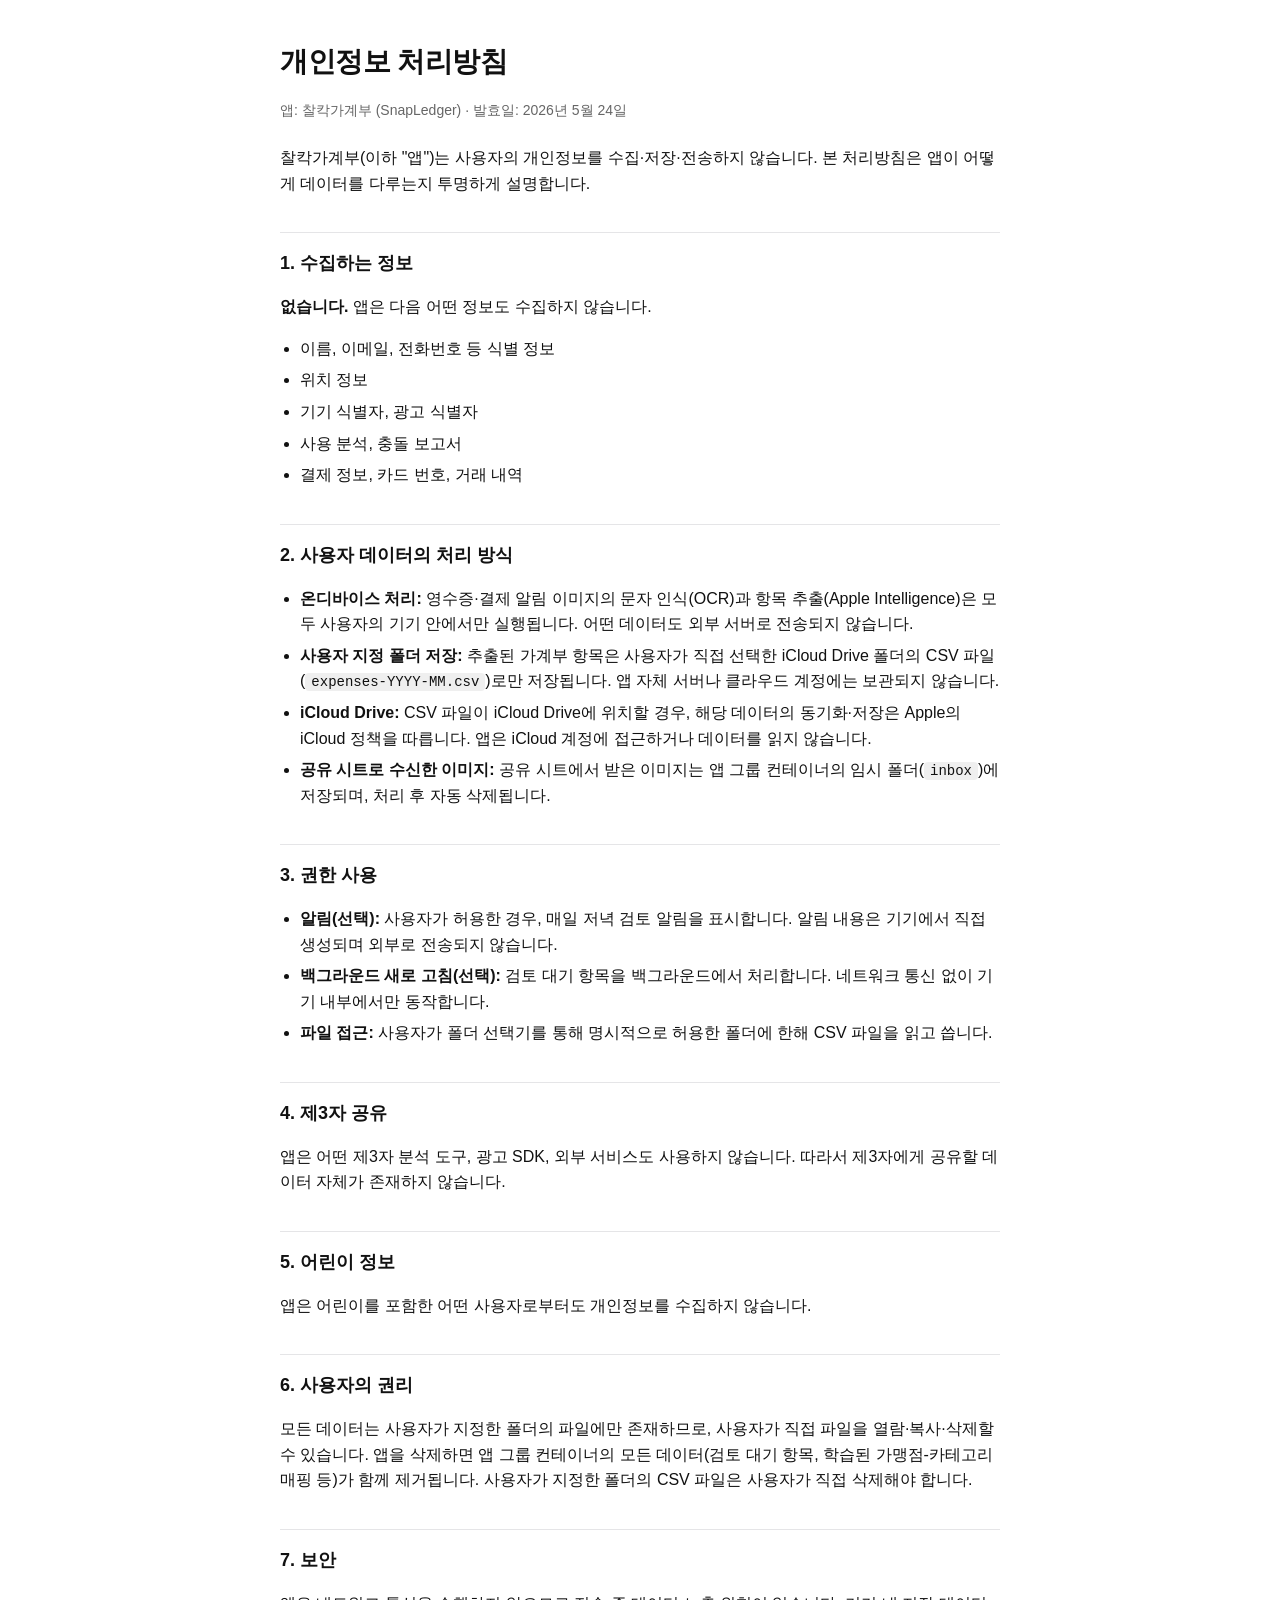
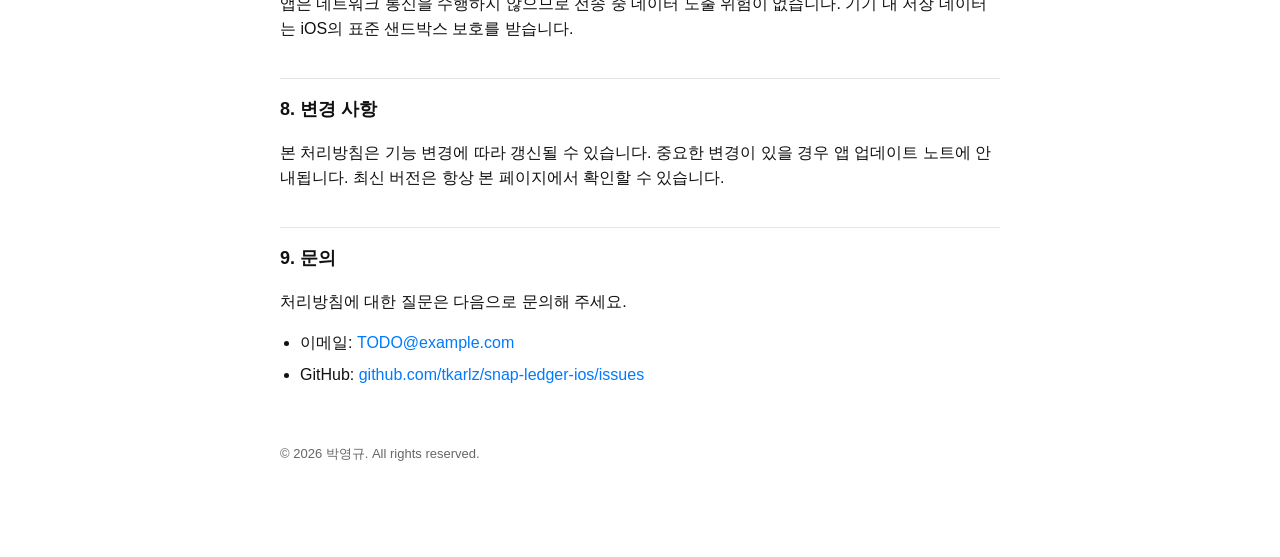
==== docs/privacy-policy.html @ 979a5b55 "chore: App Store 제출 자산 추가 (Privacy Manifest + 지원/정책 페이지) - SnapLedger/, SnapLedgerShareExtension/에 P" ====
<!DOCTYPE html>
<html lang="ko">
<head>
<meta charset="UTF-8">
<meta name="viewport" content="width=device-width, initial-scale=1.0">
<title>찰칵가계부 개인정보 처리방침</title>
<style>
  :root {
    color-scheme: light dark;
    --fg: #111;
    --bg: #fff;
    --muted: #666;
    --rule: #e5e5e7;
    --accent: #007aff;
  }
  @media (prefers-color-scheme: dark) {
    :root { --fg: #f2f2f7; --bg: #1c1c1e; --muted: #98989f; --rule: #38383a; --accent: #0a84ff; }
  }
  html, body { margin: 0; padding: 0; background: var(--bg); color: var(--fg); }
  body {
    font: 16px/1.6 -apple-system, BlinkMacSystemFont, "Apple SD Gothic Neo",
          "Noto Sans KR", "Helvetica Neue", Arial, sans-serif;
    max-width: 720px;
    margin: 0 auto;
    padding: 40px 24px 80px;
  }
  h1 { font-size: 28px; margin: 0 0 8px; letter-spacing: -0.5px; }
  h2 { font-size: 18px; margin-top: 36px; padding-top: 16px; border-top: 1px solid var(--rule); }
  p, li { color: var(--fg); }
  .meta { color: var(--muted); font-size: 14px; margin-bottom: 24px; }
  ul { padding-left: 20px; }
  li { margin: 6px 0; }
  a { color: var(--accent); text-decoration: none; }
  a:hover { text-decoration: underline; }
  code { background: rgba(127,127,127,0.12); padding: 1px 6px; border-radius: 4px; font-size: 14px; }
  .footer { margin-top: 56px; font-size: 13px; color: var(--muted); }
</style>
</head>
<body>

<h1>개인정보 처리방침</h1>
<p class="meta">앱: 찰칵가계부 (SnapLedger) · 발효일: 2026년 5월 24일</p>

<p>찰칵가계부(이하 "앱")는 사용자의 개인정보를 수집·저장·전송하지 않습니다. 본 처리방침은 앱이 어떻게 데이터를 다루는지 투명하게 설명합니다.</p>

<h2>1. 수집하는 정보</h2>
<p><strong>없습니다.</strong> 앱은 다음 어떤 정보도 수집하지 않습니다.</p>
<ul>
  <li>이름, 이메일, 전화번호 등 식별 정보</li>
  <li>위치 정보</li>
  <li>기기 식별자, 광고 식별자</li>
  <li>사용 분석, 충돌 보고서</li>
  <li>결제 정보, 카드 번호, 거래 내역</li>
</ul>

<h2>2. 사용자 데이터의 처리 방식</h2>
<ul>
  <li><strong>온디바이스 처리:</strong> 영수증·결제 알림 이미지의 문자 인식(OCR)과 항목 추출(Apple Intelligence)은 모두 사용자의 기기 안에서만 실행됩니다. 어떤 데이터도 외부 서버로 전송되지 않습니다.</li>
  <li><strong>사용자 지정 폴더 저장:</strong> 추출된 가계부 항목은 사용자가 직접 선택한 iCloud Drive 폴더의 CSV 파일(<code>expenses-YYYY-MM.csv</code>)로만 저장됩니다. 앱 자체 서버나 클라우드 계정에는 보관되지 않습니다.</li>
  <li><strong>iCloud Drive:</strong> CSV 파일이 iCloud Drive에 위치할 경우, 해당 데이터의 동기화·저장은 Apple의 iCloud 정책을 따릅니다. 앱은 iCloud 계정에 접근하거나 데이터를 읽지 않습니다.</li>
  <li><strong>공유 시트로 수신한 이미지:</strong> 공유 시트에서 받은 이미지는 앱 그룹 컨테이너의 임시 폴더(<code>inbox</code>)에 저장되며, 처리 후 자동 삭제됩니다.</li>
</ul>

<h2>3. 권한 사용</h2>
<ul>
  <li><strong>알림(선택):</strong> 사용자가 허용한 경우, 매일 저녁 검토 알림을 표시합니다. 알림 내용은 기기에서 직접 생성되며 외부로 전송되지 않습니다.</li>
  <li><strong>백그라운드 새로 고침(선택):</strong> 검토 대기 항목을 백그라운드에서 처리합니다. 네트워크 통신 없이 기기 내부에서만 동작합니다.</li>
  <li><strong>파일 접근:</strong> 사용자가 폴더 선택기를 통해 명시적으로 허용한 폴더에 한해 CSV 파일을 읽고 씁니다.</li>
</ul>

<h2>4. 제3자 공유</h2>
<p>앱은 어떤 제3자 분석 도구, 광고 SDK, 외부 서비스도 사용하지 않습니다. 따라서 제3자에게 공유할 데이터 자체가 존재하지 않습니다.</p>

<h2>5. 어린이 정보</h2>
<p>앱은 어린이를 포함한 어떤 사용자로부터도 개인정보를 수집하지 않습니다.</p>

<h2>6. 사용자의 권리</h2>
<p>모든 데이터는 사용자가 지정한 폴더의 파일에만 존재하므로, 사용자가 직접 파일을 열람·복사·삭제할 수 있습니다. 앱을 삭제하면 앱 그룹 컨테이너의 모든 데이터(검토 대기 항목, 학습된 가맹점-카테고리 매핑 등)가 함께 제거됩니다. 사용자가 지정한 폴더의 CSV 파일은 사용자가 직접 삭제해야 합니다.</p>

<h2>7. 보안</h2>
<p>앱은 네트워크 통신을 수행하지 않으므로 전송 중 데이터 노출 위험이 없습니다. 기기 내 저장 데이터는 iOS의 표준 샌드박스 보호를 받습니다.</p>

<h2>8. 변경 사항</h2>
<p>본 처리방침은 기능 변경에 따라 갱신될 수 있습니다. 중요한 변경이 있을 경우 앱 업데이트 노트에 안내됩니다. 최신 버전은 항상 본 페이지에서 확인할 수 있습니다.</p>

<h2>9. 문의</h2>
<p>처리방침에 대한 질문은 다음으로 문의해 주세요.</p>
<ul>
  <li>이메일: <a href="mailto:TODO@example.com">TODO@example.com</a></li>
  <li>GitHub: <a href="https://github.com/tkarlz/snap-ledger-ios/issues">github.com/tkarlz/snap-ledger-ios/issues</a></li>
</ul>

<p class="footer">© 2026 박영규. All rights reserved.</p>

</body>
</html>
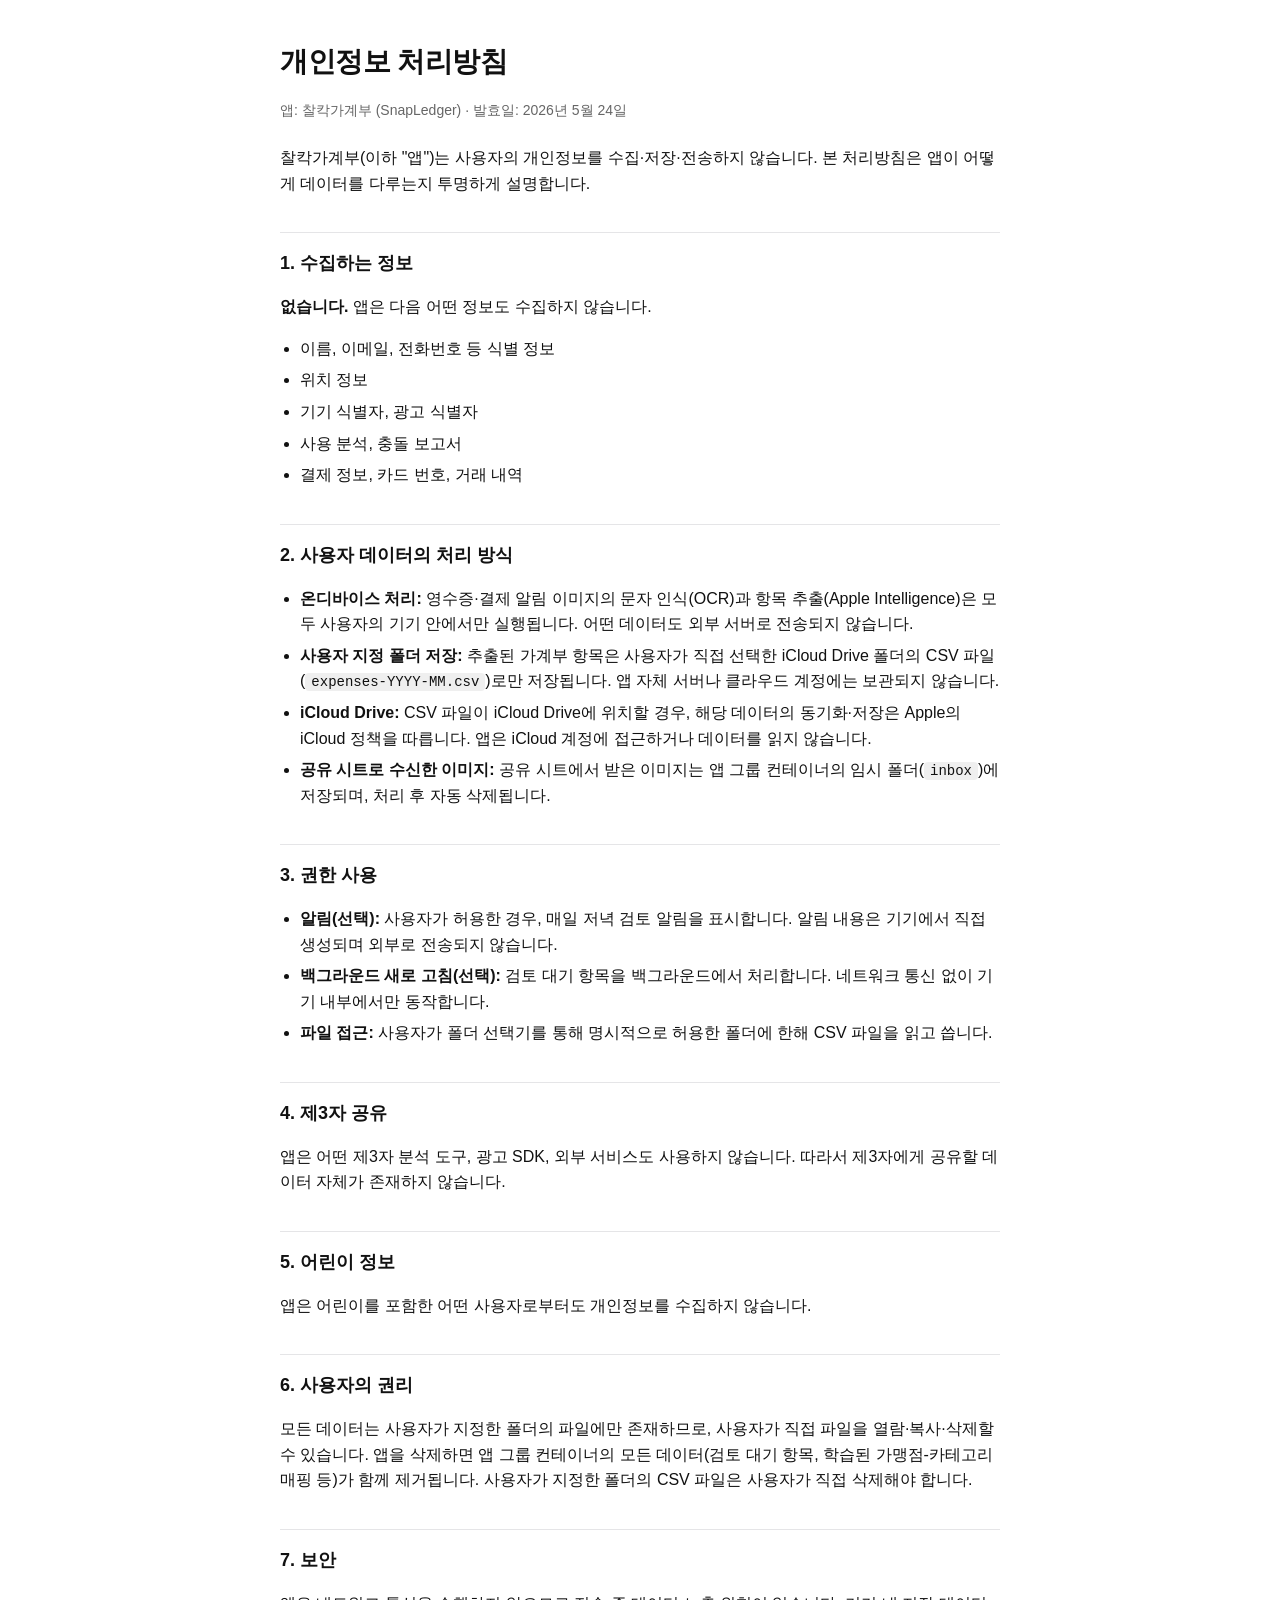
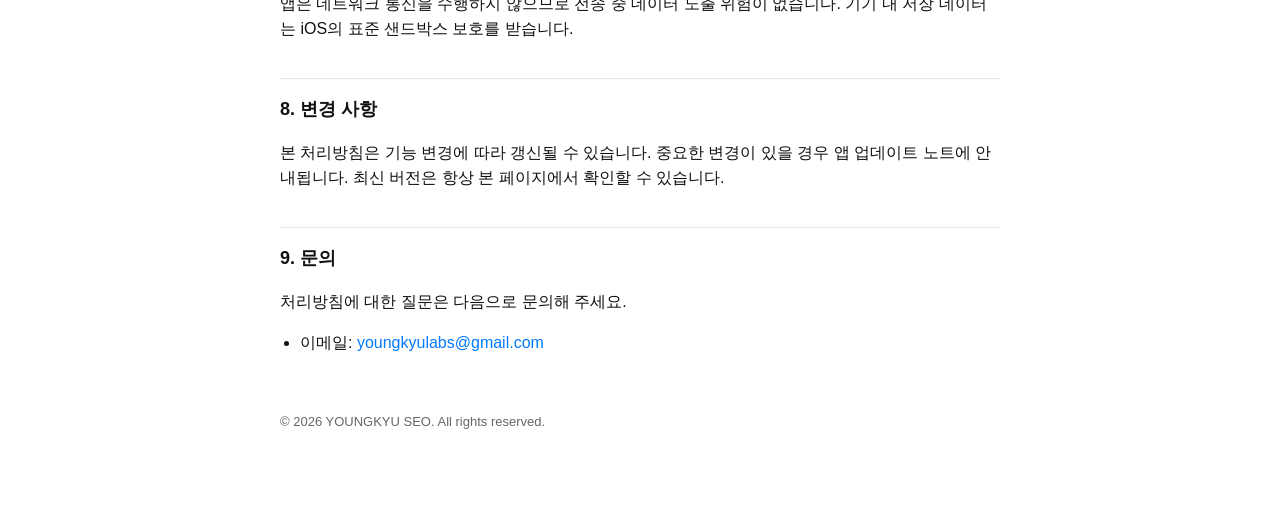
==== commit a42736d3: "docs: 저작권 표기·연락처 이메일 확정, GitHub 링크 제거 - 저작권: YOUNGKYU SEO - 지원/문의 이메일: youngkyulabs@gmail.com - priv" ====
--- a/docs/privacy-policy.html
+++ b/docs/privacy-policy.html
@@ -86,11 +86,10 @@
 <h2>9. 문의</h2>
 <p>처리방침에 대한 질문은 다음으로 문의해 주세요.</p>
 <ul>
-  <li>이메일: <a href="mailto:TODO@example.com">TODO@example.com</a></li>
-  <li>GitHub: <a href="https://github.com/tkarlz/snap-ledger-ios/issues">github.com/tkarlz/snap-ledger-ios/issues</a></li>
+  <li>이메일: <a href="mailto:youngkyulabs@gmail.com">youngkyulabs@gmail.com</a></li>
 </ul>
 
-<p class="footer">© 2026 박영규. All rights reserved.</p>
+<p class="footer">© 2026 YOUNGKYU SEO. All rights reserved.</p>
 
 </body>
 </html>
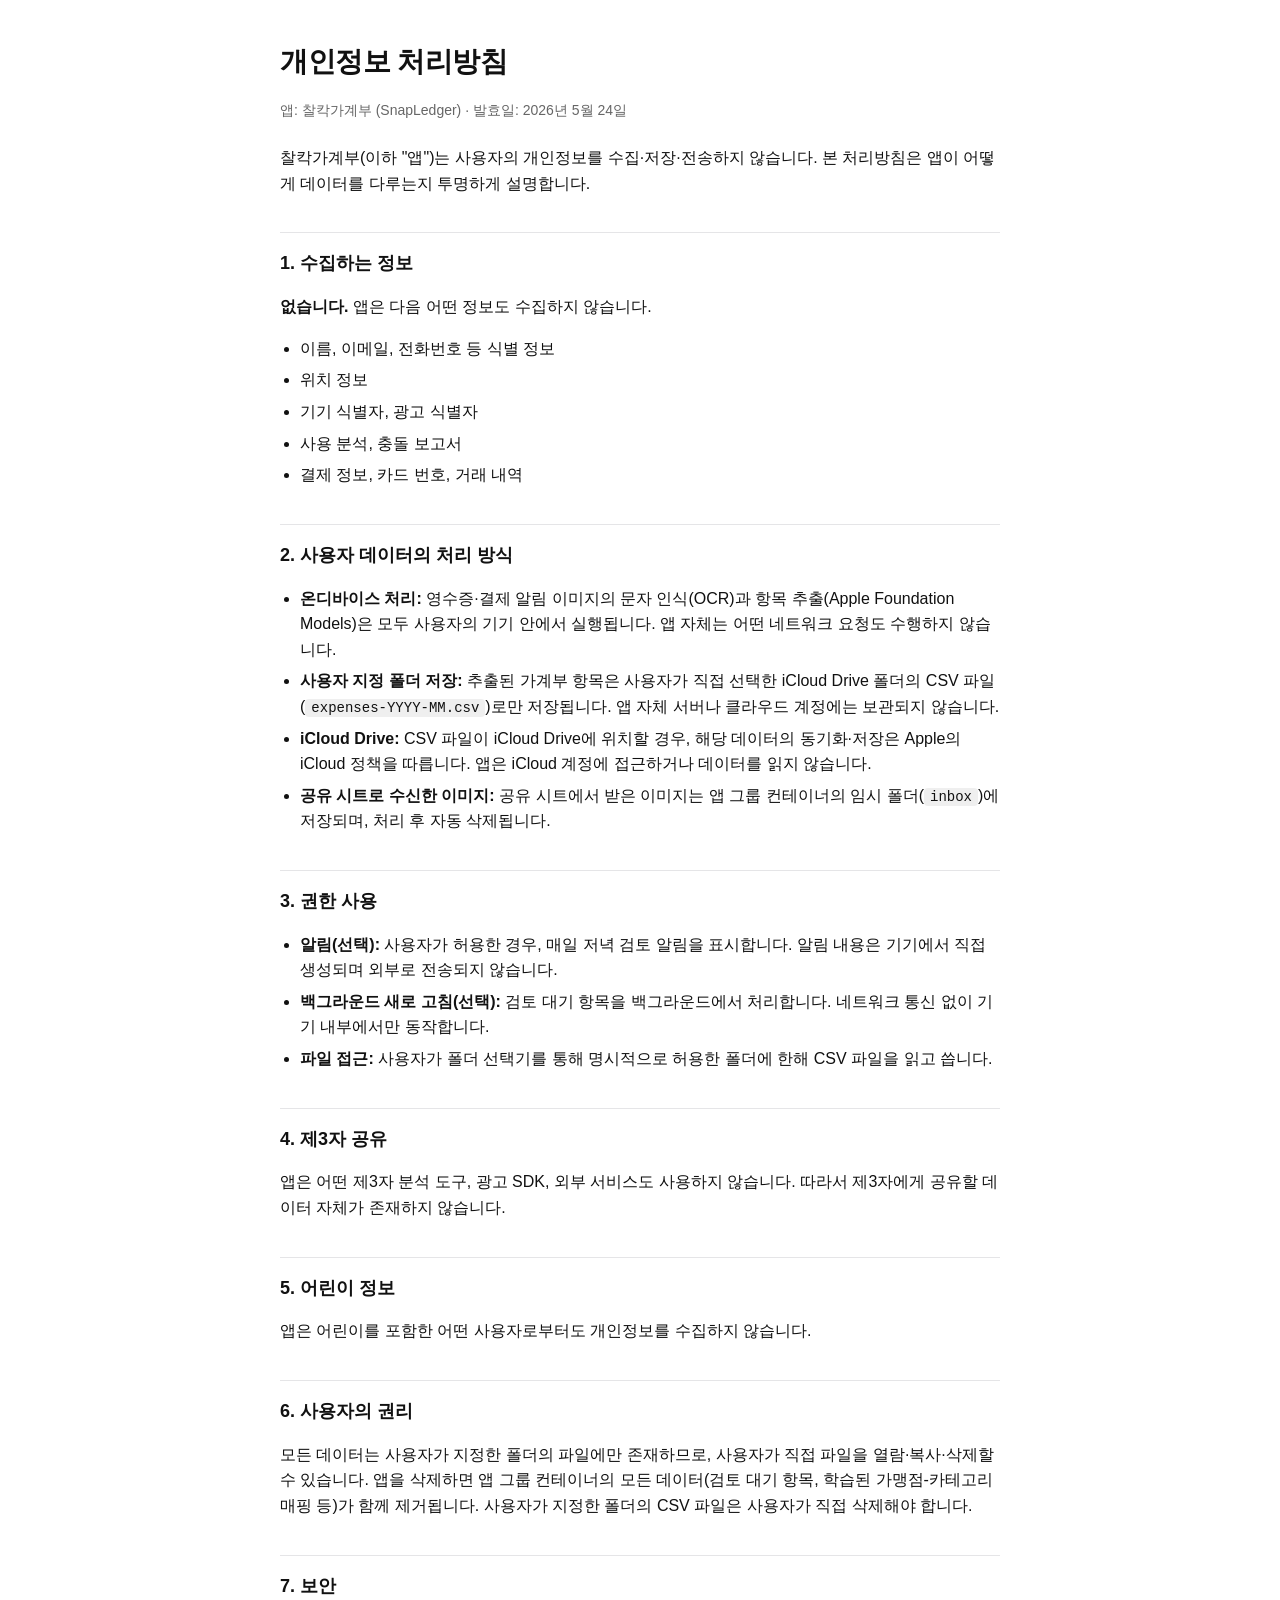
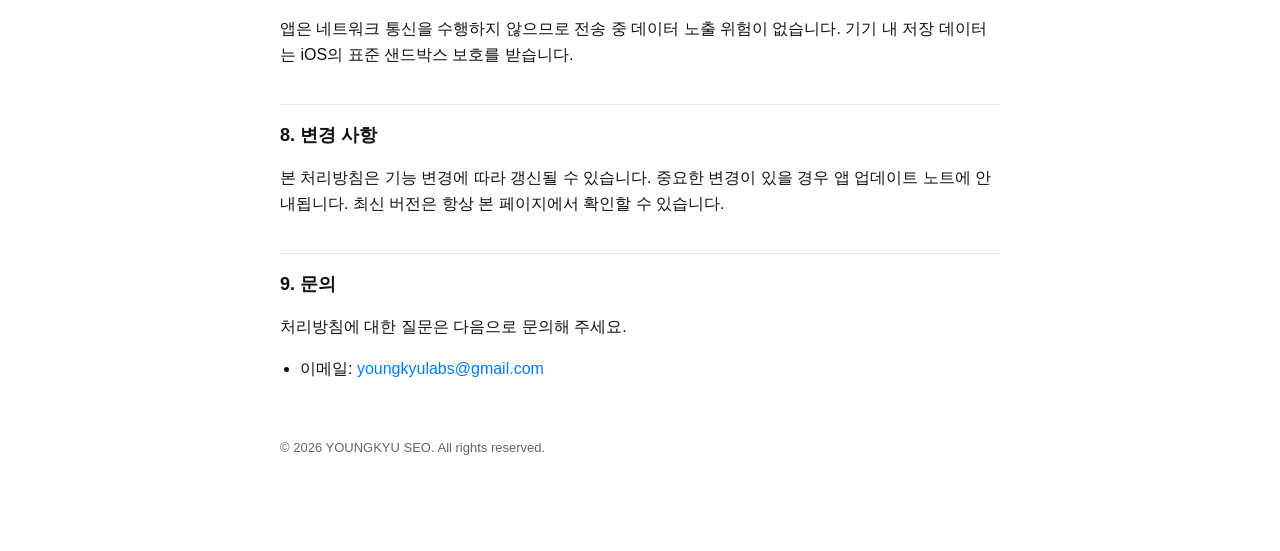
==== commit 466c9866: "docs: 정책·지원 페이지 문구 정밀화 - privacy-policy.html   - "Apple Intelligence" → "Apple Foundation Models" (온" ====
--- a/docs/privacy-policy.html
+++ b/docs/privacy-policy.html
@@ -55,7 +55,7 @@
 
 <h2>2. 사용자 데이터의 처리 방식</h2>
 <ul>
-  <li><strong>온디바이스 처리:</strong> 영수증·결제 알림 이미지의 문자 인식(OCR)과 항목 추출(Apple Intelligence)은 모두 사용자의 기기 안에서만 실행됩니다. 어떤 데이터도 외부 서버로 전송되지 않습니다.</li>
+  <li><strong>온디바이스 처리:</strong> 영수증·결제 알림 이미지의 문자 인식(OCR)과 항목 추출(Apple Foundation Models)은 모두 사용자의 기기 안에서 실행됩니다. 앱 자체는 어떤 네트워크 요청도 수행하지 않습니다.</li>
   <li><strong>사용자 지정 폴더 저장:</strong> 추출된 가계부 항목은 사용자가 직접 선택한 iCloud Drive 폴더의 CSV 파일(<code>expenses-YYYY-MM.csv</code>)로만 저장됩니다. 앱 자체 서버나 클라우드 계정에는 보관되지 않습니다.</li>
   <li><strong>iCloud Drive:</strong> CSV 파일이 iCloud Drive에 위치할 경우, 해당 데이터의 동기화·저장은 Apple의 iCloud 정책을 따릅니다. 앱은 iCloud 계정에 접근하거나 데이터를 읽지 않습니다.</li>
   <li><strong>공유 시트로 수신한 이미지:</strong> 공유 시트에서 받은 이미지는 앱 그룹 컨테이너의 임시 폴더(<code>inbox</code>)에 저장되며, 처리 후 자동 삭제됩니다.</li>
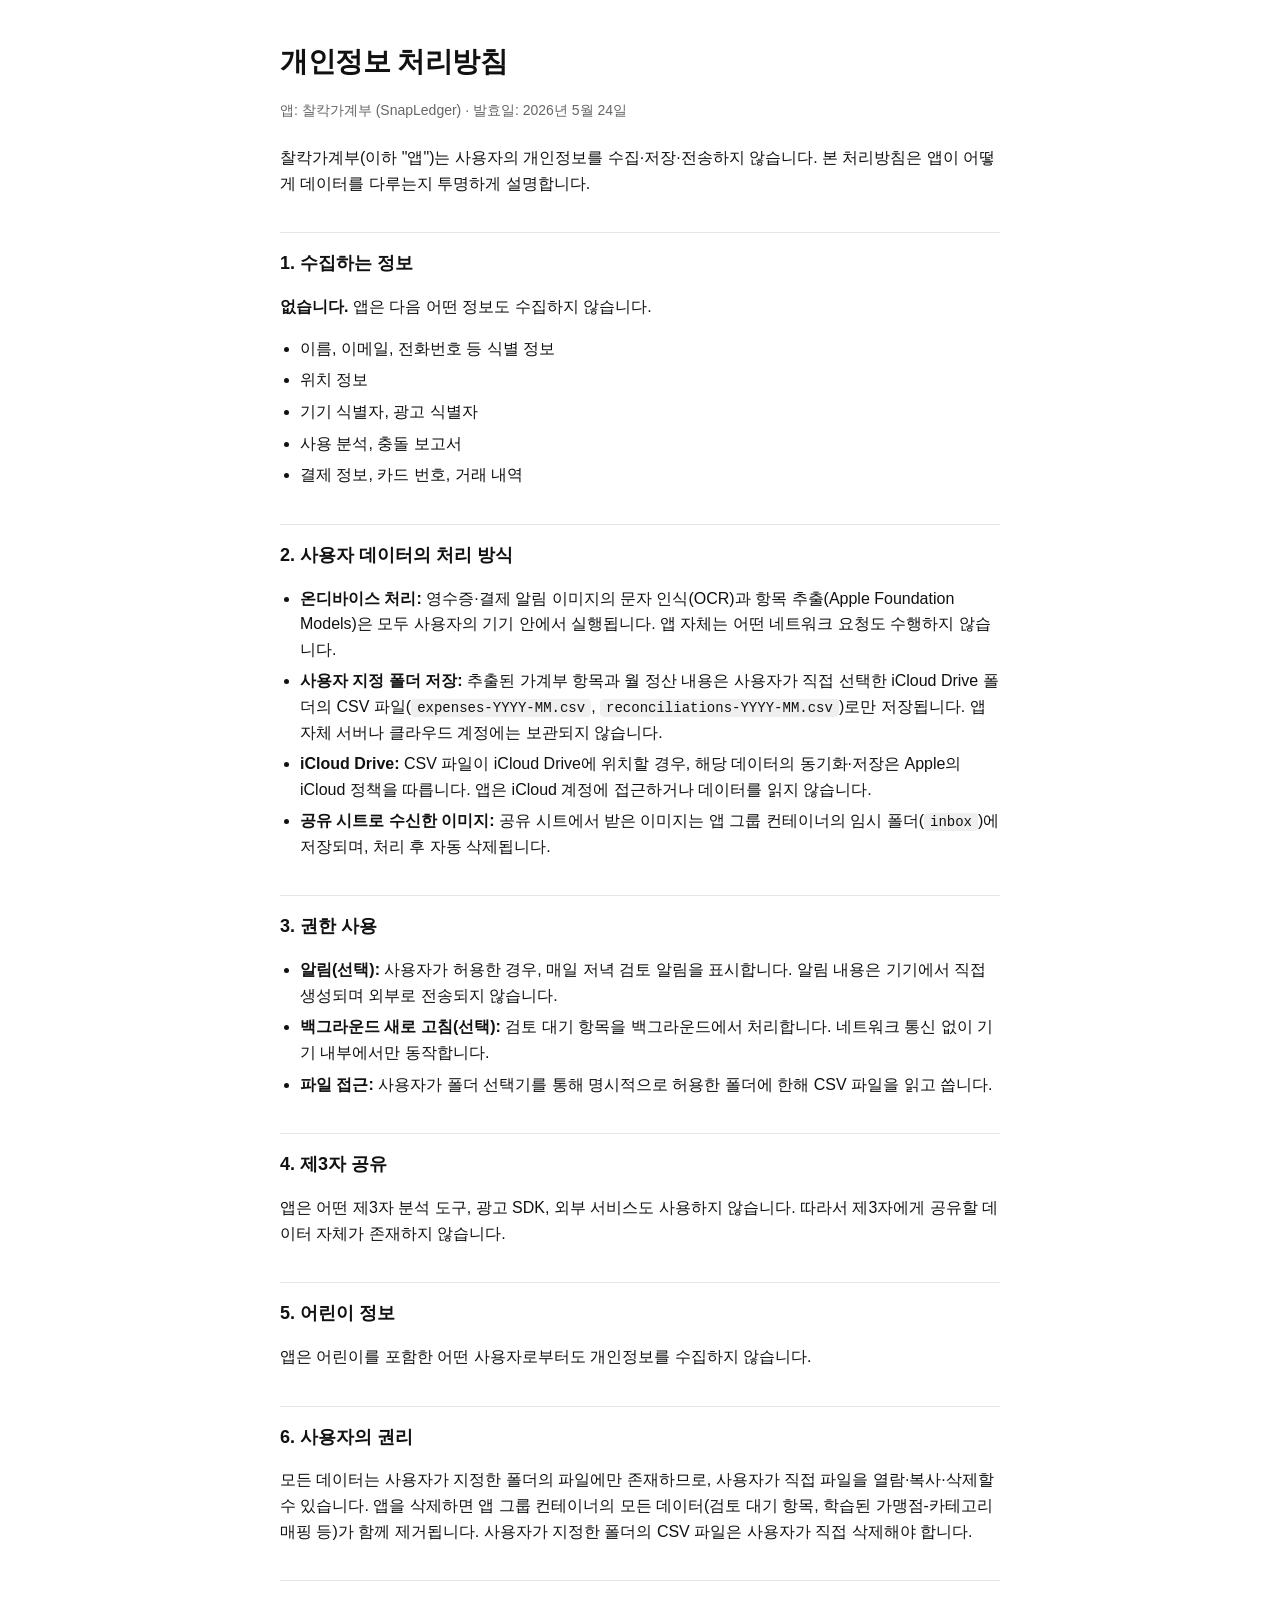
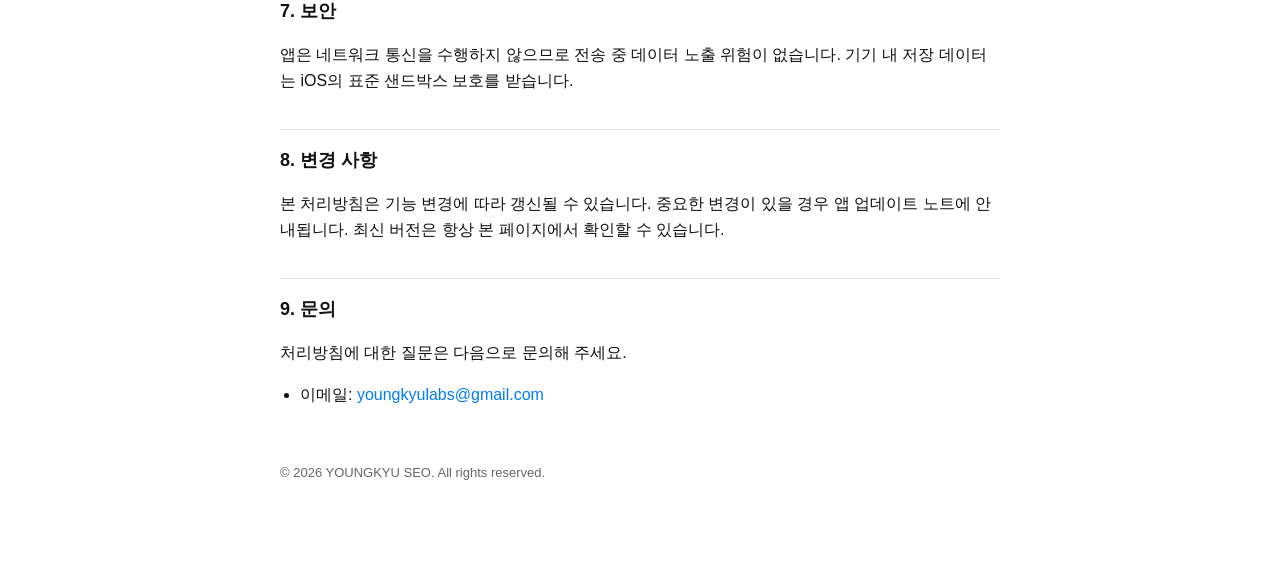
==== commit 6cbf6e6a: "docs: 예산 탭·월 정산·v1.1 반영해 전체 문서 최신화 - AGENTS.md: 5탭 셸·SwiftData 모델 12종·예산/정산 Services·Storage·Feature" ====
--- a/docs/privacy-policy.html
+++ b/docs/privacy-policy.html
@@ -56,7 +56,7 @@
 <h2>2. 사용자 데이터의 처리 방식</h2>
 <ul>
   <li><strong>온디바이스 처리:</strong> 영수증·결제 알림 이미지의 문자 인식(OCR)과 항목 추출(Apple Foundation Models)은 모두 사용자의 기기 안에서 실행됩니다. 앱 자체는 어떤 네트워크 요청도 수행하지 않습니다.</li>
-  <li><strong>사용자 지정 폴더 저장:</strong> 추출된 가계부 항목은 사용자가 직접 선택한 iCloud Drive 폴더의 CSV 파일(<code>expenses-YYYY-MM.csv</code>)로만 저장됩니다. 앱 자체 서버나 클라우드 계정에는 보관되지 않습니다.</li>
+  <li><strong>사용자 지정 폴더 저장:</strong> 추출된 가계부 항목과 월 정산 내용은 사용자가 직접 선택한 iCloud Drive 폴더의 CSV 파일(<code>expenses-YYYY-MM.csv</code>, <code>reconciliations-YYYY-MM.csv</code>)로만 저장됩니다. 앱 자체 서버나 클라우드 계정에는 보관되지 않습니다.</li>
   <li><strong>iCloud Drive:</strong> CSV 파일이 iCloud Drive에 위치할 경우, 해당 데이터의 동기화·저장은 Apple의 iCloud 정책을 따릅니다. 앱은 iCloud 계정에 접근하거나 데이터를 읽지 않습니다.</li>
   <li><strong>공유 시트로 수신한 이미지:</strong> 공유 시트에서 받은 이미지는 앱 그룹 컨테이너의 임시 폴더(<code>inbox</code>)에 저장되며, 처리 후 자동 삭제됩니다.</li>
 </ul>
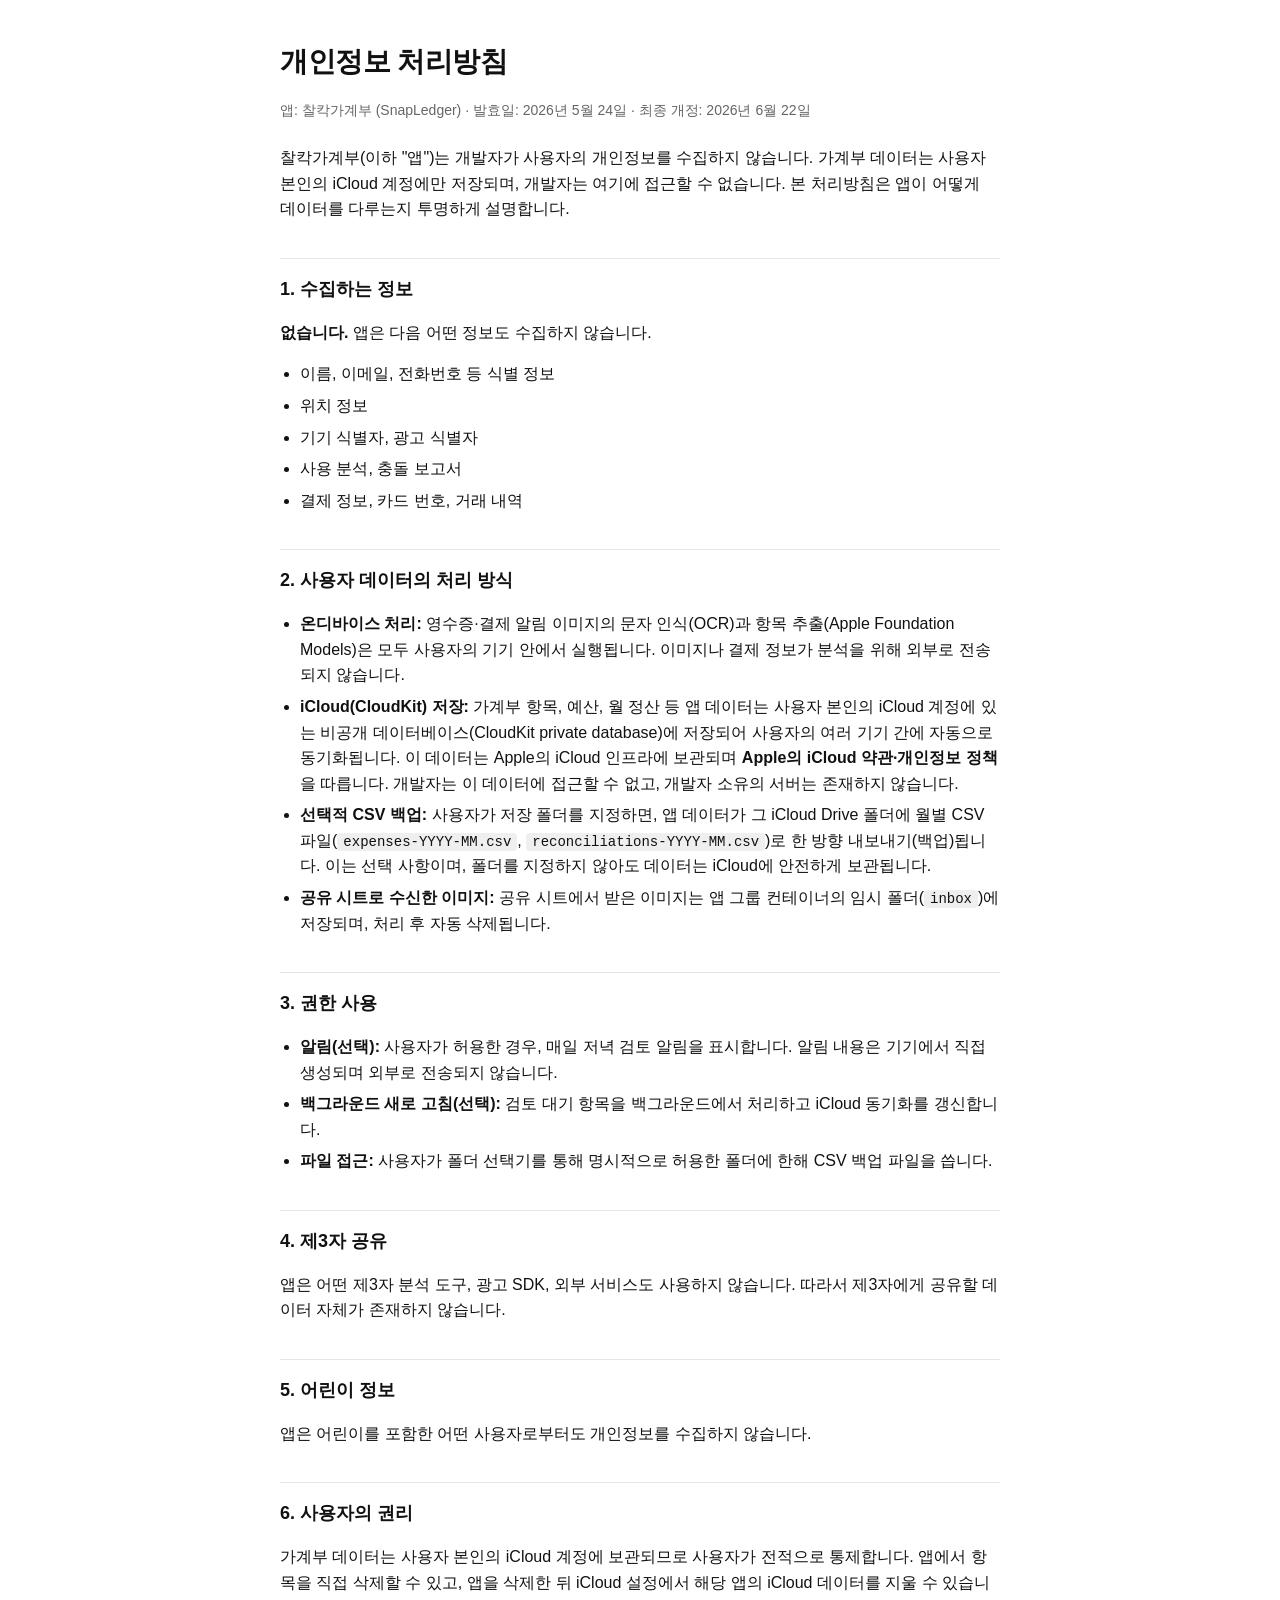
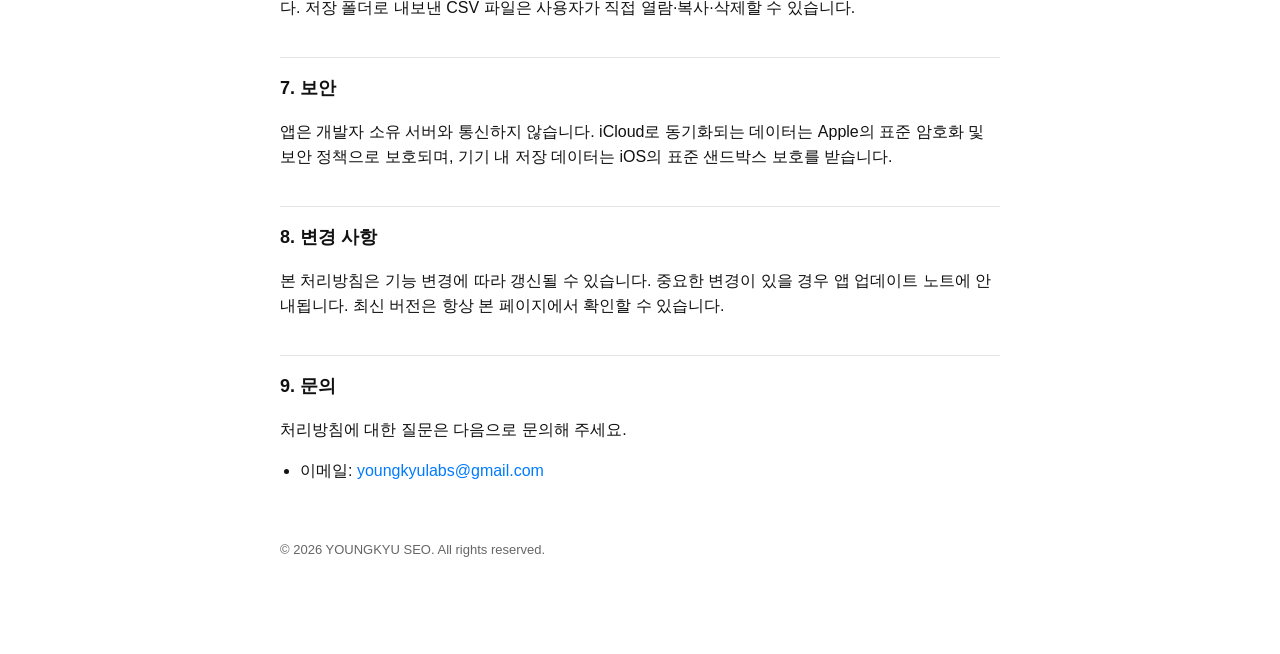
==== commit 82dc7899: "docs: CloudKit 전환 반영 — 앱 문구·문서·개인정보처리방침 최신화 + 온보딩 저장폴더 선택사항화 CloudKit이 진실원, CSV는 한 방향 export 백업이라는 현" ====
--- a/docs/privacy-policy.html
+++ b/docs/privacy-policy.html
@@ -39,9 +39,9 @@
 <body>
 
 <h1>개인정보 처리방침</h1>
-<p class="meta">앱: 찰칵가계부 (SnapLedger) · 발효일: 2026년 5월 24일</p>
+<p class="meta">앱: 찰칵가계부 (SnapLedger) · 발효일: 2026년 5월 24일 · 최종 개정: 2026년 6월 22일</p>
 
-<p>찰칵가계부(이하 "앱")는 사용자의 개인정보를 수집·저장·전송하지 않습니다. 본 처리방침은 앱이 어떻게 데이터를 다루는지 투명하게 설명합니다.</p>
+<p>찰칵가계부(이하 "앱")는 개발자가 사용자의 개인정보를 수집하지 않습니다. 가계부 데이터는 사용자 본인의 iCloud 계정에만 저장되며, 개발자는 여기에 접근할 수 없습니다. 본 처리방침은 앱이 어떻게 데이터를 다루는지 투명하게 설명합니다.</p>
 
 <h2>1. 수집하는 정보</h2>
 <p><strong>없습니다.</strong> 앱은 다음 어떤 정보도 수집하지 않습니다.</p>
@@ -55,17 +55,17 @@
 
 <h2>2. 사용자 데이터의 처리 방식</h2>
 <ul>
-  <li><strong>온디바이스 처리:</strong> 영수증·결제 알림 이미지의 문자 인식(OCR)과 항목 추출(Apple Foundation Models)은 모두 사용자의 기기 안에서 실행됩니다. 앱 자체는 어떤 네트워크 요청도 수행하지 않습니다.</li>
-  <li><strong>사용자 지정 폴더 저장:</strong> 추출된 가계부 항목과 월 정산 내용은 사용자가 직접 선택한 iCloud Drive 폴더의 CSV 파일(<code>expenses-YYYY-MM.csv</code>, <code>reconciliations-YYYY-MM.csv</code>)로만 저장됩니다. 앱 자체 서버나 클라우드 계정에는 보관되지 않습니다.</li>
-  <li><strong>iCloud Drive:</strong> CSV 파일이 iCloud Drive에 위치할 경우, 해당 데이터의 동기화·저장은 Apple의 iCloud 정책을 따릅니다. 앱은 iCloud 계정에 접근하거나 데이터를 읽지 않습니다.</li>
+  <li><strong>온디바이스 처리:</strong> 영수증·결제 알림 이미지의 문자 인식(OCR)과 항목 추출(Apple Foundation Models)은 모두 사용자의 기기 안에서 실행됩니다. 이미지나 결제 정보가 분석을 위해 외부로 전송되지 않습니다.</li>
+  <li><strong>iCloud(CloudKit) 저장:</strong> 가계부 항목, 예산, 월 정산 등 앱 데이터는 사용자 본인의 iCloud 계정에 있는 비공개 데이터베이스(CloudKit private database)에 저장되어 사용자의 여러 기기 간에 자동으로 동기화됩니다. 이 데이터는 Apple의 iCloud 인프라에 보관되며 <strong>Apple의 iCloud 약관·개인정보 정책</strong>을 따릅니다. 개발자는 이 데이터에 접근할 수 없고, 개발자 소유의 서버는 존재하지 않습니다.</li>
+  <li><strong>선택적 CSV 백업:</strong> 사용자가 저장 폴더를 지정하면, 앱 데이터가 그 iCloud Drive 폴더에 월별 CSV 파일(<code>expenses-YYYY-MM.csv</code>, <code>reconciliations-YYYY-MM.csv</code>)로 한 방향 내보내기(백업)됩니다. 이는 선택 사항이며, 폴더를 지정하지 않아도 데이터는 iCloud에 안전하게 보관됩니다.</li>
   <li><strong>공유 시트로 수신한 이미지:</strong> 공유 시트에서 받은 이미지는 앱 그룹 컨테이너의 임시 폴더(<code>inbox</code>)에 저장되며, 처리 후 자동 삭제됩니다.</li>
 </ul>
 
 <h2>3. 권한 사용</h2>
 <ul>
   <li><strong>알림(선택):</strong> 사용자가 허용한 경우, 매일 저녁 검토 알림을 표시합니다. 알림 내용은 기기에서 직접 생성되며 외부로 전송되지 않습니다.</li>
-  <li><strong>백그라운드 새로 고침(선택):</strong> 검토 대기 항목을 백그라운드에서 처리합니다. 네트워크 통신 없이 기기 내부에서만 동작합니다.</li>
-  <li><strong>파일 접근:</strong> 사용자가 폴더 선택기를 통해 명시적으로 허용한 폴더에 한해 CSV 파일을 읽고 씁니다.</li>
+  <li><strong>백그라운드 새로 고침(선택):</strong> 검토 대기 항목을 백그라운드에서 처리하고 iCloud 동기화를 갱신합니다.</li>
+  <li><strong>파일 접근:</strong> 사용자가 폴더 선택기를 통해 명시적으로 허용한 폴더에 한해 CSV 백업 파일을 씁니다.</li>
 </ul>
 
 <h2>4. 제3자 공유</h2>
@@ -75,10 +75,10 @@
 <p>앱은 어린이를 포함한 어떤 사용자로부터도 개인정보를 수집하지 않습니다.</p>
 
 <h2>6. 사용자의 권리</h2>
-<p>모든 데이터는 사용자가 지정한 폴더의 파일에만 존재하므로, 사용자가 직접 파일을 열람·복사·삭제할 수 있습니다. 앱을 삭제하면 앱 그룹 컨테이너의 모든 데이터(검토 대기 항목, 학습된 가맹점-카테고리 매핑 등)가 함께 제거됩니다. 사용자가 지정한 폴더의 CSV 파일은 사용자가 직접 삭제해야 합니다.</p>
+<p>가계부 데이터는 사용자 본인의 iCloud 계정에 보관되므로 사용자가 전적으로 통제합니다. 앱에서 항목을 직접 삭제할 수 있고, 앱을 삭제한 뒤 iCloud 설정에서 해당 앱의 iCloud 데이터를 지울 수 있습니다. 저장 폴더로 내보낸 CSV 파일은 사용자가 직접 열람·복사·삭제할 수 있습니다.</p>
 
 <h2>7. 보안</h2>
-<p>앱은 네트워크 통신을 수행하지 않으므로 전송 중 데이터 노출 위험이 없습니다. 기기 내 저장 데이터는 iOS의 표준 샌드박스 보호를 받습니다.</p>
+<p>앱은 개발자 소유 서버와 통신하지 않습니다. iCloud로 동기화되는 데이터는 Apple의 표준 암호화 및 보안 정책으로 보호되며, 기기 내 저장 데이터는 iOS의 표준 샌드박스 보호를 받습니다.</p>
 
 <h2>8. 변경 사항</h2>
 <p>본 처리방침은 기능 변경에 따라 갱신될 수 있습니다. 중요한 변경이 있을 경우 앱 업데이트 노트에 안내됩니다. 최신 버전은 항상 본 페이지에서 확인할 수 있습니다.</p>
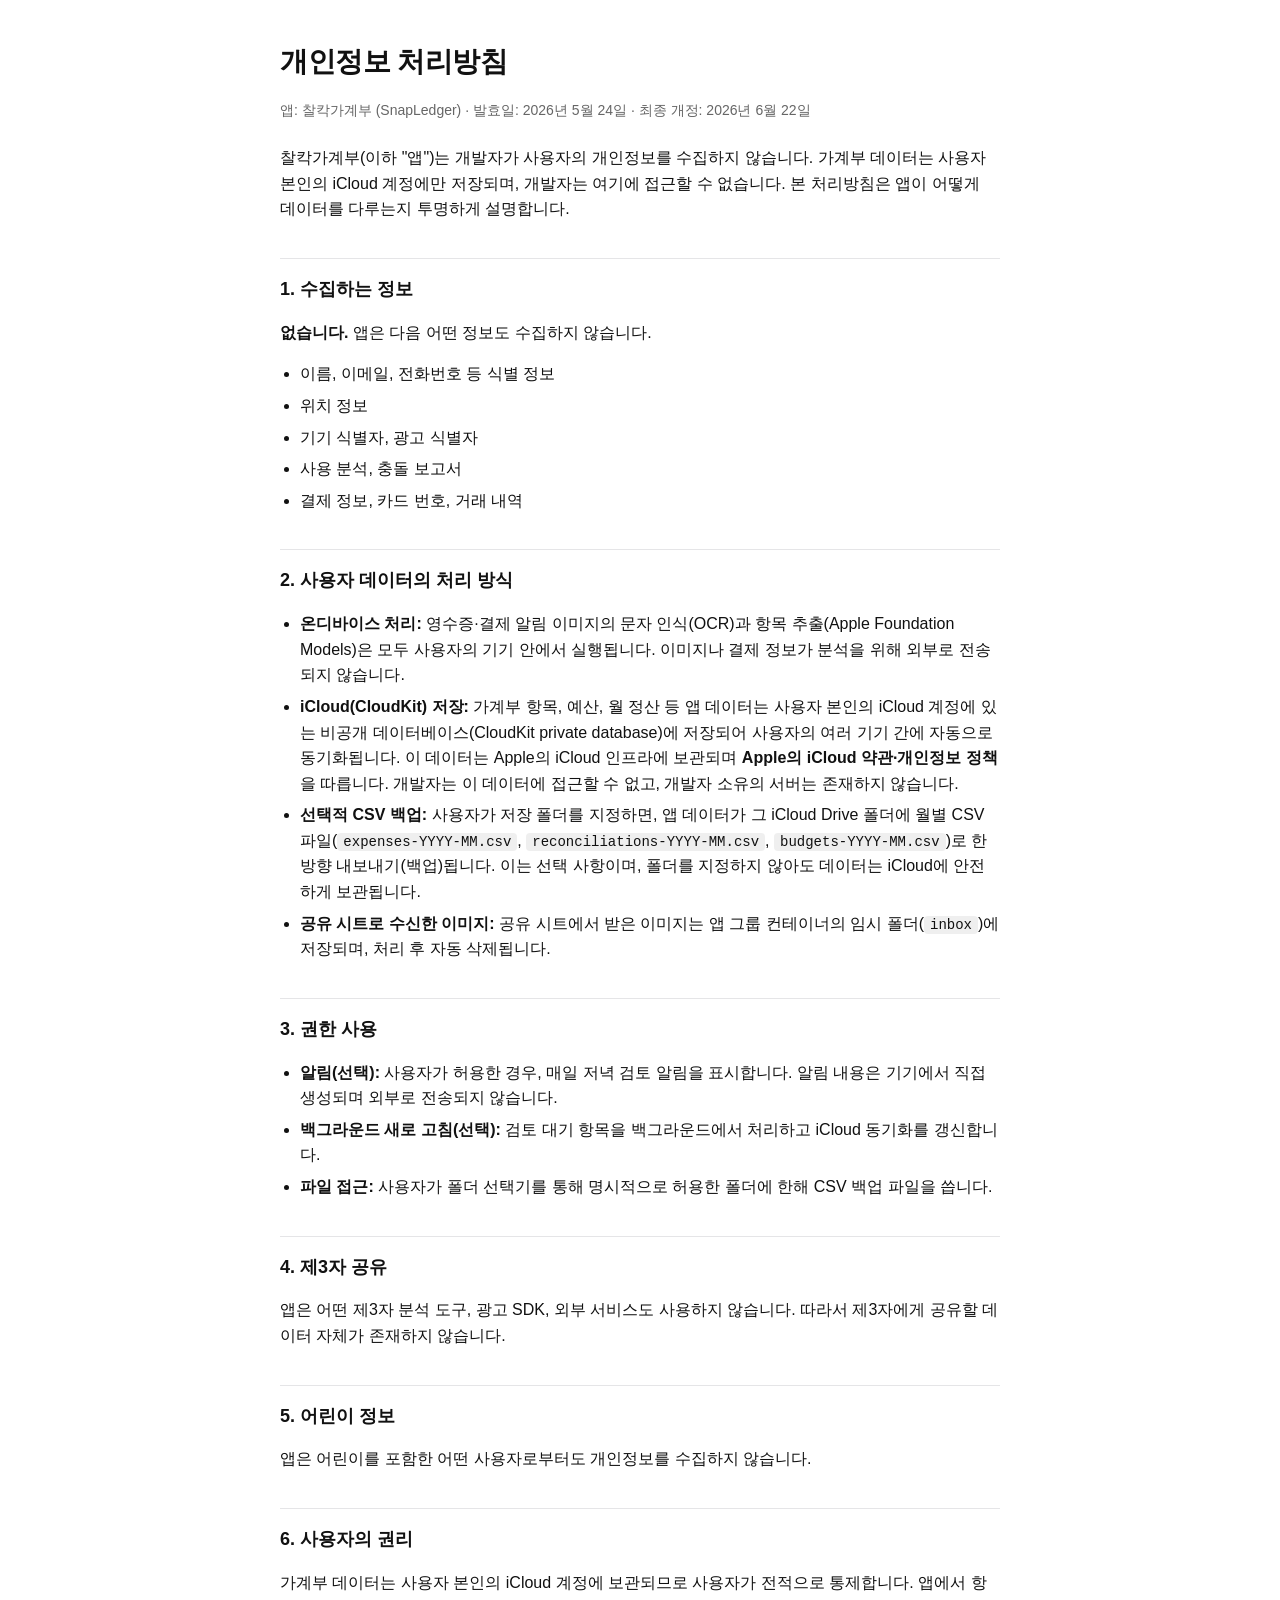
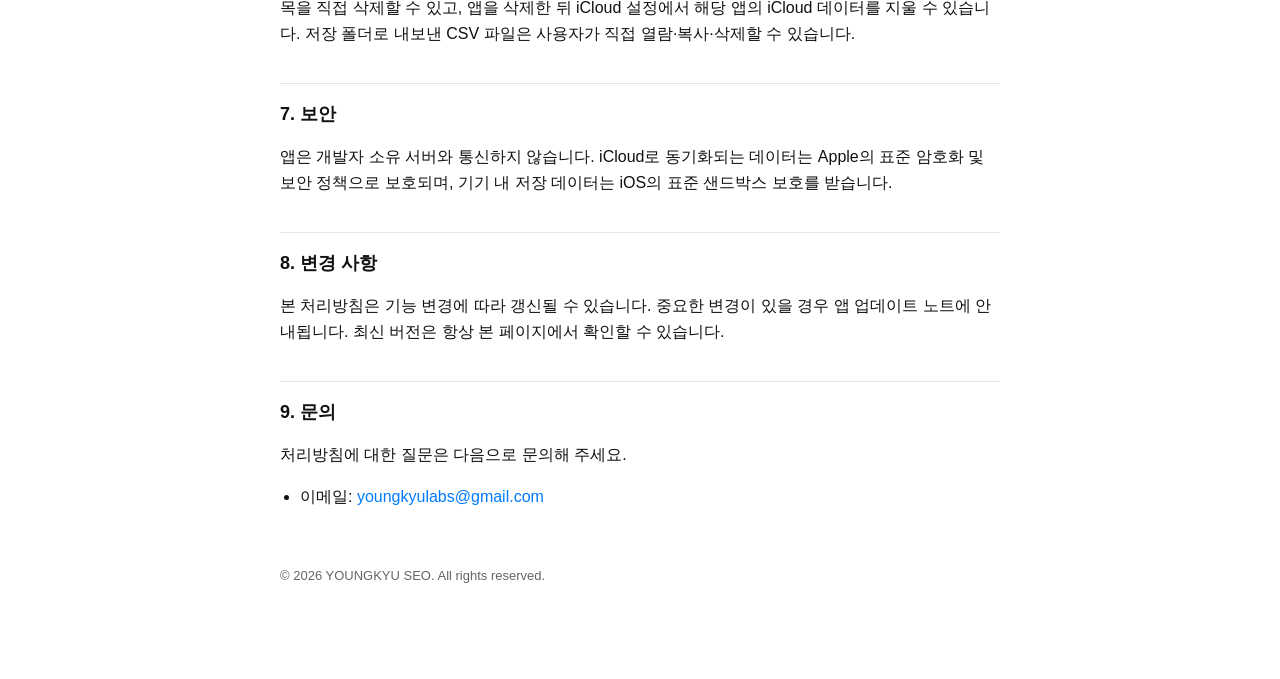
==== commit 3c51a804: "docs: 예산 CSV(budgets-YYYY-MM.csv) 사용자 노출 문서 반영 릴리즈 전 점검 — 새 추출물이 AGENTS.md에만 있고 사용자 문서엔 누락. 폴더에 기록되는" ====
--- a/docs/privacy-policy.html
+++ b/docs/privacy-policy.html
@@ -57,7 +57,7 @@
 <ul>
   <li><strong>온디바이스 처리:</strong> 영수증·결제 알림 이미지의 문자 인식(OCR)과 항목 추출(Apple Foundation Models)은 모두 사용자의 기기 안에서 실행됩니다. 이미지나 결제 정보가 분석을 위해 외부로 전송되지 않습니다.</li>
   <li><strong>iCloud(CloudKit) 저장:</strong> 가계부 항목, 예산, 월 정산 등 앱 데이터는 사용자 본인의 iCloud 계정에 있는 비공개 데이터베이스(CloudKit private database)에 저장되어 사용자의 여러 기기 간에 자동으로 동기화됩니다. 이 데이터는 Apple의 iCloud 인프라에 보관되며 <strong>Apple의 iCloud 약관·개인정보 정책</strong>을 따릅니다. 개발자는 이 데이터에 접근할 수 없고, 개발자 소유의 서버는 존재하지 않습니다.</li>
-  <li><strong>선택적 CSV 백업:</strong> 사용자가 저장 폴더를 지정하면, 앱 데이터가 그 iCloud Drive 폴더에 월별 CSV 파일(<code>expenses-YYYY-MM.csv</code>, <code>reconciliations-YYYY-MM.csv</code>)로 한 방향 내보내기(백업)됩니다. 이는 선택 사항이며, 폴더를 지정하지 않아도 데이터는 iCloud에 안전하게 보관됩니다.</li>
+  <li><strong>선택적 CSV 백업:</strong> 사용자가 저장 폴더를 지정하면, 앱 데이터가 그 iCloud Drive 폴더에 월별 CSV 파일(<code>expenses-YYYY-MM.csv</code>, <code>reconciliations-YYYY-MM.csv</code>, <code>budgets-YYYY-MM.csv</code>)로 한 방향 내보내기(백업)됩니다. 이는 선택 사항이며, 폴더를 지정하지 않아도 데이터는 iCloud에 안전하게 보관됩니다.</li>
   <li><strong>공유 시트로 수신한 이미지:</strong> 공유 시트에서 받은 이미지는 앱 그룹 컨테이너의 임시 폴더(<code>inbox</code>)에 저장되며, 처리 후 자동 삭제됩니다.</li>
 </ul>
 
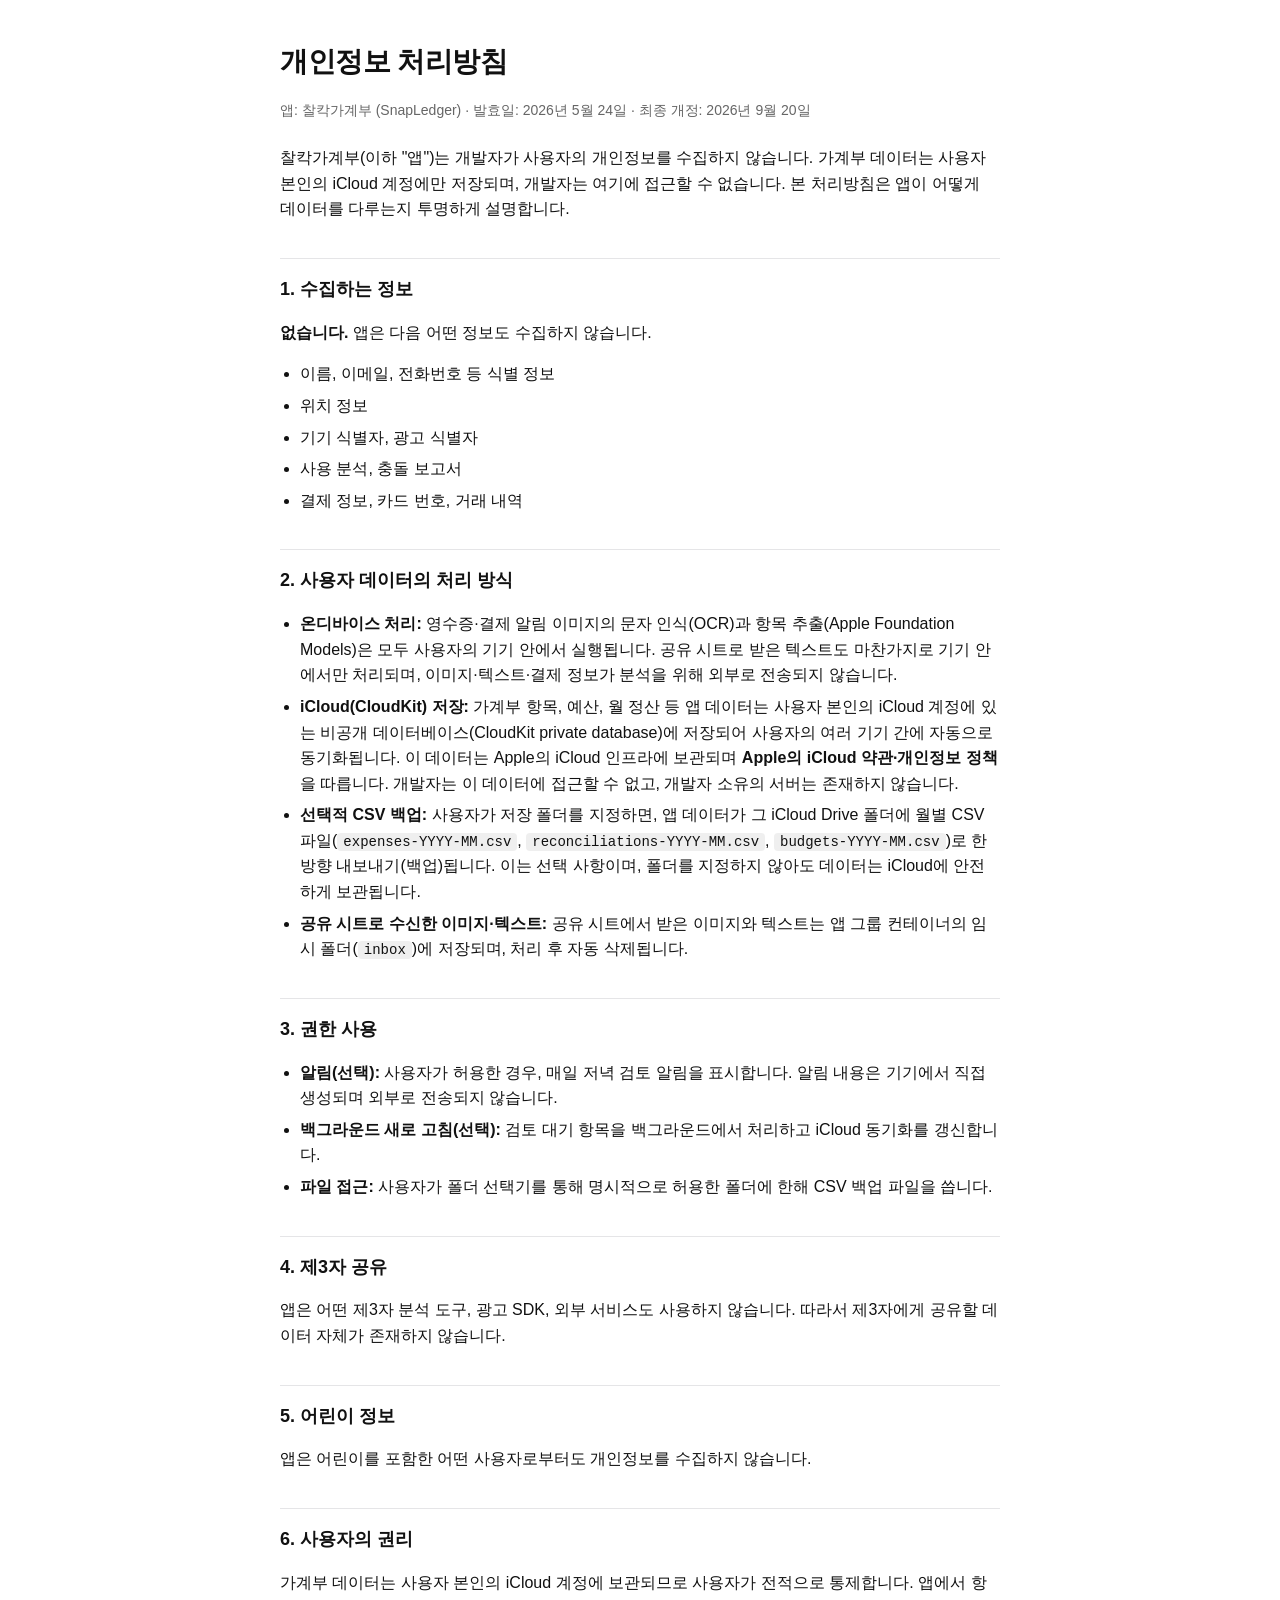
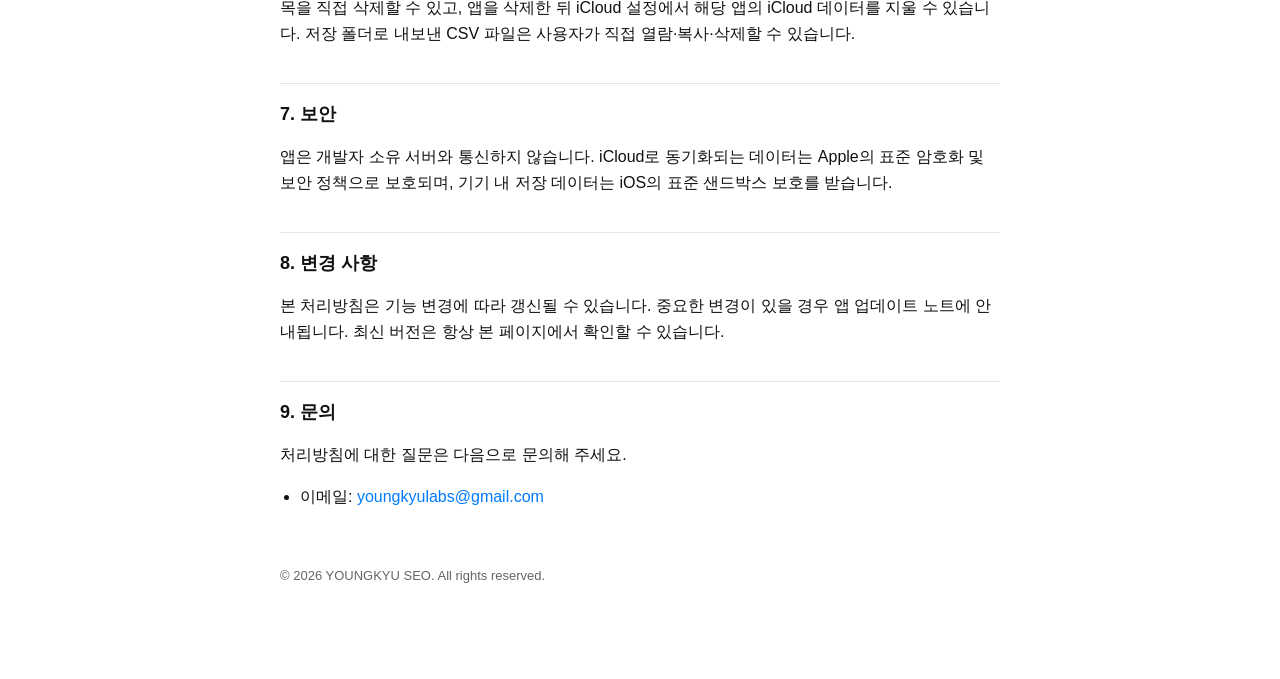
==== commit d2d48f2a: "docs: update release docs for 1.4" ====
--- a/docs/privacy-policy.html
+++ b/docs/privacy-policy.html
@@ -39,7 +39,7 @@
 <body>
 
 <h1>개인정보 처리방침</h1>
-<p class="meta">앱: 찰칵가계부 (SnapLedger) · 발효일: 2026년 5월 24일 · 최종 개정: 2026년 6월 22일</p>
+<p class="meta">앱: 찰칵가계부 (SnapLedger) · 발효일: 2026년 5월 24일 · 최종 개정: 2026년 9월 20일</p>
 
 <p>찰칵가계부(이하 "앱")는 개발자가 사용자의 개인정보를 수집하지 않습니다. 가계부 데이터는 사용자 본인의 iCloud 계정에만 저장되며, 개발자는 여기에 접근할 수 없습니다. 본 처리방침은 앱이 어떻게 데이터를 다루는지 투명하게 설명합니다.</p>
 
@@ -55,10 +55,10 @@
 
 <h2>2. 사용자 데이터의 처리 방식</h2>
 <ul>
-  <li><strong>온디바이스 처리:</strong> 영수증·결제 알림 이미지의 문자 인식(OCR)과 항목 추출(Apple Foundation Models)은 모두 사용자의 기기 안에서 실행됩니다. 이미지나 결제 정보가 분석을 위해 외부로 전송되지 않습니다.</li>
+  <li><strong>온디바이스 처리:</strong> 영수증·결제 알림 이미지의 문자 인식(OCR)과 항목 추출(Apple Foundation Models)은 모두 사용자의 기기 안에서 실행됩니다. 공유 시트로 받은 텍스트도 마찬가지로 기기 안에서만 처리되며, 이미지·텍스트·결제 정보가 분석을 위해 외부로 전송되지 않습니다.</li>
   <li><strong>iCloud(CloudKit) 저장:</strong> 가계부 항목, 예산, 월 정산 등 앱 데이터는 사용자 본인의 iCloud 계정에 있는 비공개 데이터베이스(CloudKit private database)에 저장되어 사용자의 여러 기기 간에 자동으로 동기화됩니다. 이 데이터는 Apple의 iCloud 인프라에 보관되며 <strong>Apple의 iCloud 약관·개인정보 정책</strong>을 따릅니다. 개발자는 이 데이터에 접근할 수 없고, 개발자 소유의 서버는 존재하지 않습니다.</li>
   <li><strong>선택적 CSV 백업:</strong> 사용자가 저장 폴더를 지정하면, 앱 데이터가 그 iCloud Drive 폴더에 월별 CSV 파일(<code>expenses-YYYY-MM.csv</code>, <code>reconciliations-YYYY-MM.csv</code>, <code>budgets-YYYY-MM.csv</code>)로 한 방향 내보내기(백업)됩니다. 이는 선택 사항이며, 폴더를 지정하지 않아도 데이터는 iCloud에 안전하게 보관됩니다.</li>
-  <li><strong>공유 시트로 수신한 이미지:</strong> 공유 시트에서 받은 이미지는 앱 그룹 컨테이너의 임시 폴더(<code>inbox</code>)에 저장되며, 처리 후 자동 삭제됩니다.</li>
+  <li><strong>공유 시트로 수신한 이미지·텍스트:</strong> 공유 시트에서 받은 이미지와 텍스트는 앱 그룹 컨테이너의 임시 폴더(<code>inbox</code>)에 저장되며, 처리 후 자동 삭제됩니다.</li>
 </ul>
 
 <h2>3. 권한 사용</h2>
